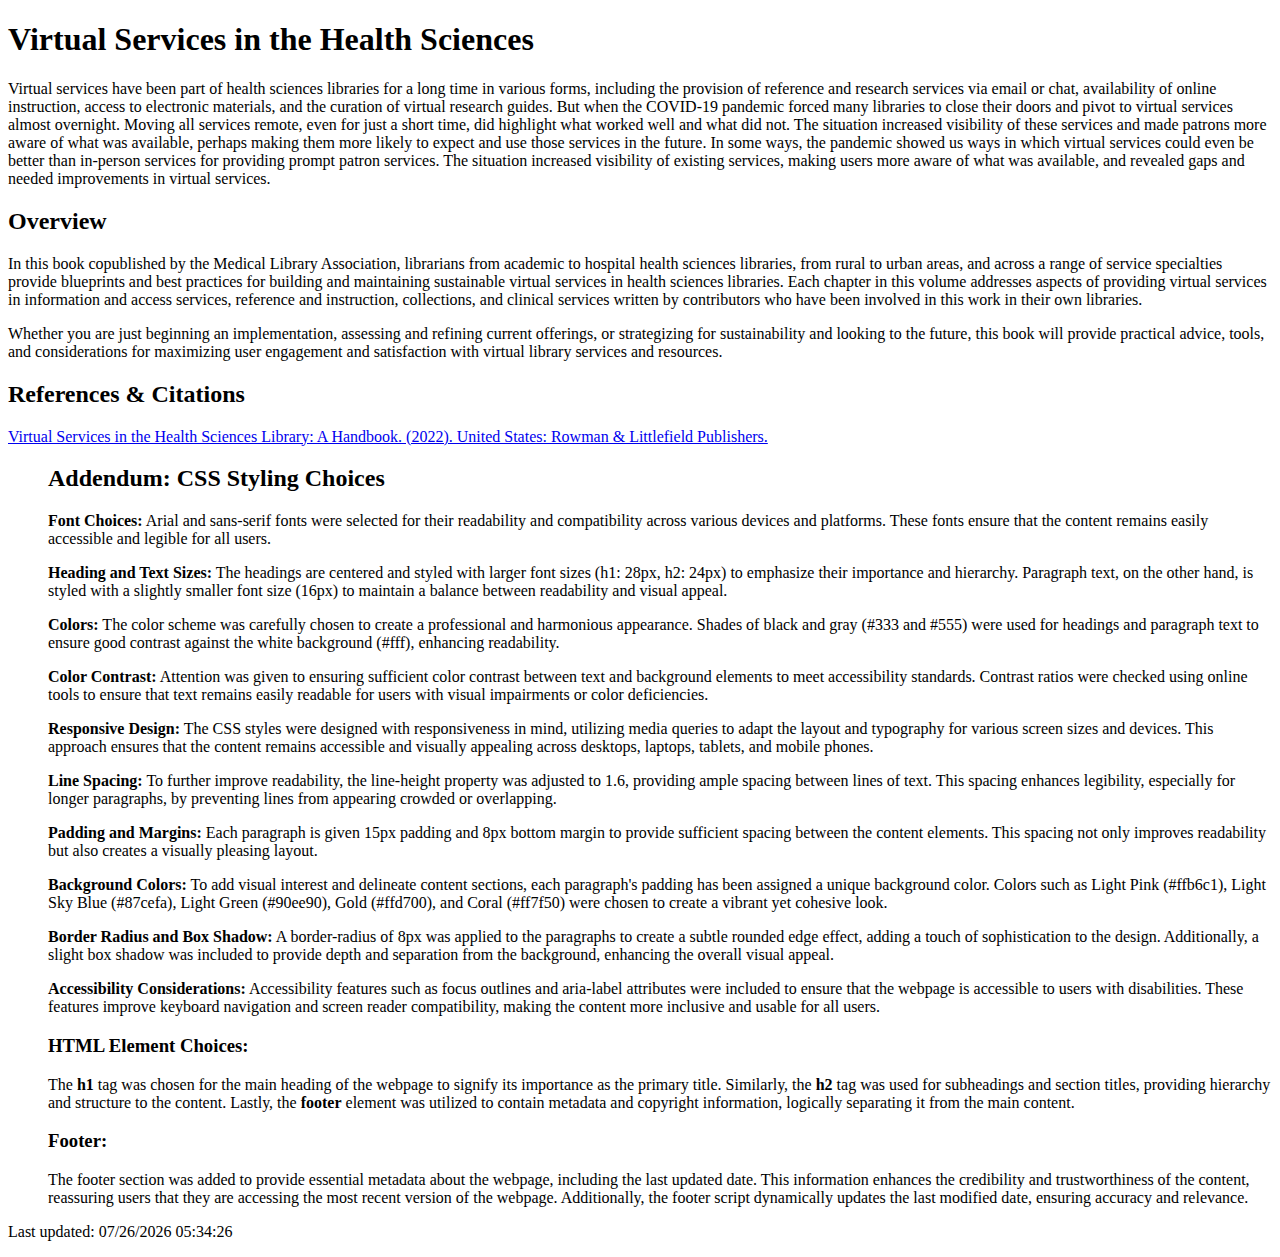
==== Lab4/index.html @ 9ab4c734 "Create index.html" ====
<!DOCTYPE html>
<html lang="en">
<head>
    <meta charset="UTF-8">
    <meta name="viewport" content="width=device-width, initial-scale=1.0">
    <title>Virtual Services in the Health Sciences</title>
  <link rel="stylesheet" type="text/css" href="styles.css">      
</head>
<body>

    <article>
        <h1>Virtual Services in the Health Sciences</h1> <!-- Changed to h1 -->

        <p>Virtual services have been part of health sciences libraries for a long time in various forms, including the provision of reference and research services via email or chat, availability of online instruction, access to electronic materials, and the curation of virtual research guides. But when the COVID-19 pandemic forced many libraries to close their doors and pivot to virtual services almost overnight. Moving all services remote, even for just a short time, did highlight what worked well and what did not. The situation increased visibility of these services and made patrons more aware of what was available, perhaps making them more likely to expect and use those services in the future. In some ways, the pandemic showed us ways in which virtual services could even be better than in-person services for providing prompt patron services. The situation increased visibility of existing services, making users more aware of what was available, and revealed gaps and needed improvements in virtual services.</p>

        <h2>Overview</h2>

        <p>In this book copublished by the Medical Library Association, librarians from academic to hospital health sciences libraries, from rural to urban areas, and across a range of service specialties provide blueprints and best practices for building and maintaining sustainable virtual services in health sciences libraries. Each chapter in this volume addresses aspects of providing virtual services in information and access services, reference and instruction, collections, and clinical services written by contributors who have been involved in this work in their own libraries.</p>

        <p>Whether you are just beginning an implementation, assessing and refining current offerings, or strategizing for sustainability and looking to the future, this book will provide practical advice, tools, and considerations for maximizing user engagement and satisfaction with virtual library services and resources.</p>

        <h2>References & Citations</h2>

        <p><a href="https://www.google.com/books/edition/Virtual_Services_in_the_Health_Sciences/fH9qEAAAQBAJ?hl=en&gbpv=0" target="_blank">Virtual Services in the Health Sciences Library: A Handbook. (2022). United States: Rowman & Littlefield Publishers.</a></p>
    </article>

    <article>
            <ul>
                <h2>Addendum: CSS Styling Choices</h2>
            
                <p><strong>Font Choices:</strong> Arial and sans-serif fonts were selected for their readability and compatibility across various devices and platforms. These fonts ensure that the content remains easily accessible and legible for all users.</p>
                
                <p><strong>Heading and Text Sizes:</strong> The headings are centered and styled with larger font sizes (h1: 28px, h2: 24px) to emphasize their importance and hierarchy. Paragraph text, on the other hand, is styled with a slightly smaller font size (16px) to maintain a balance between readability and visual appeal.</p>
                
                <p><strong>Colors:</strong> The color scheme was carefully chosen to create a professional and harmonious appearance. Shades of black and gray (#333 and #555) were used for headings and paragraph text to ensure good contrast against the white background (#fff), enhancing readability.</p>

                <p><strong>Color Contrast:</strong> Attention was given to ensuring sufficient color contrast between text and background elements to meet accessibility standards. Contrast ratios were checked using online tools to ensure that text remains easily readable for users with visual impairments or color deficiencies.</p>

                <p><strong>Responsive Design:</strong> The CSS styles were designed with responsiveness in mind, utilizing media queries to adapt the layout and typography for various screen sizes and devices. This approach ensures that the content remains accessible and visually appealing across desktops, laptops, tablets, and mobile phones.</p>

                <p><strong>Line Spacing:</strong> To further improve readability, the line-height property was adjusted to 1.6, providing ample spacing between lines of text. This spacing enhances legibility, especially for longer paragraphs, by preventing lines from appearing crowded or overlapping.</p>
                
                <p><strong>Padding and Margins:</strong> Each paragraph is given 15px padding and 8px bottom margin to provide sufficient spacing between the content elements. This spacing not only improves readability but also creates a visually pleasing layout.</p>
                
                <p><strong>Background Colors:</strong> To add visual interest and delineate content sections, each paragraph's padding has been assigned a unique background color. Colors such as Light Pink (#ffb6c1), Light Sky Blue (#87cefa), Light Green (#90ee90), Gold (#ffd700), and Coral (#ff7f50) were chosen to create a vibrant yet cohesive look.</p>
                
                <p><strong>Border Radius and Box Shadow:</strong> A border-radius of 8px was applied to the paragraphs to create a subtle rounded edge effect, adding a touch of sophistication to the design. Additionally, a slight box shadow was included to provide depth and separation from the background, enhancing the overall visual appeal.</p>

                <p><strong>Accessibility Considerations:</strong> Accessibility features such as focus outlines and aria-label attributes were included to ensure that the webpage is accessible to users with disabilities. These features improve keyboard navigation and screen reader compatibility, making the content more inclusive and usable for all users.</p>

                <h3>HTML Element Choices:</h3>
                <p>The <strong>h1</strong> tag was chosen for the main heading of the webpage to signify its importance as the primary title. Similarly, the <strong>h2</strong> tag was used for subheadings and section titles, providing hierarchy and structure to the content. Lastly, the <strong>footer</strong> element was utilized to contain metadata and copyright information, logically separating it from the main content.</p>
                
                <h3>Footer:</h3>
                <p>The footer section was added to provide essential metadata about the webpage, including the last updated date. This information enhances the credibility and trustworthiness of the content, reassuring users that they are accessing the most recent version of the webpage. Additionally, the footer script dynamically updates the last modified date, ensuring accuracy and relevance.</p>

            </ul>
    </article>
    <footer>
        <p>Last updated: 
            <span id="lastModified"></span>
        </p>
    </footer>
    <script type="text/javascript">
        var x = document.lastModified;
        document.getElementById('lastModified').textContent = x;
    </script>

</body>
</html>
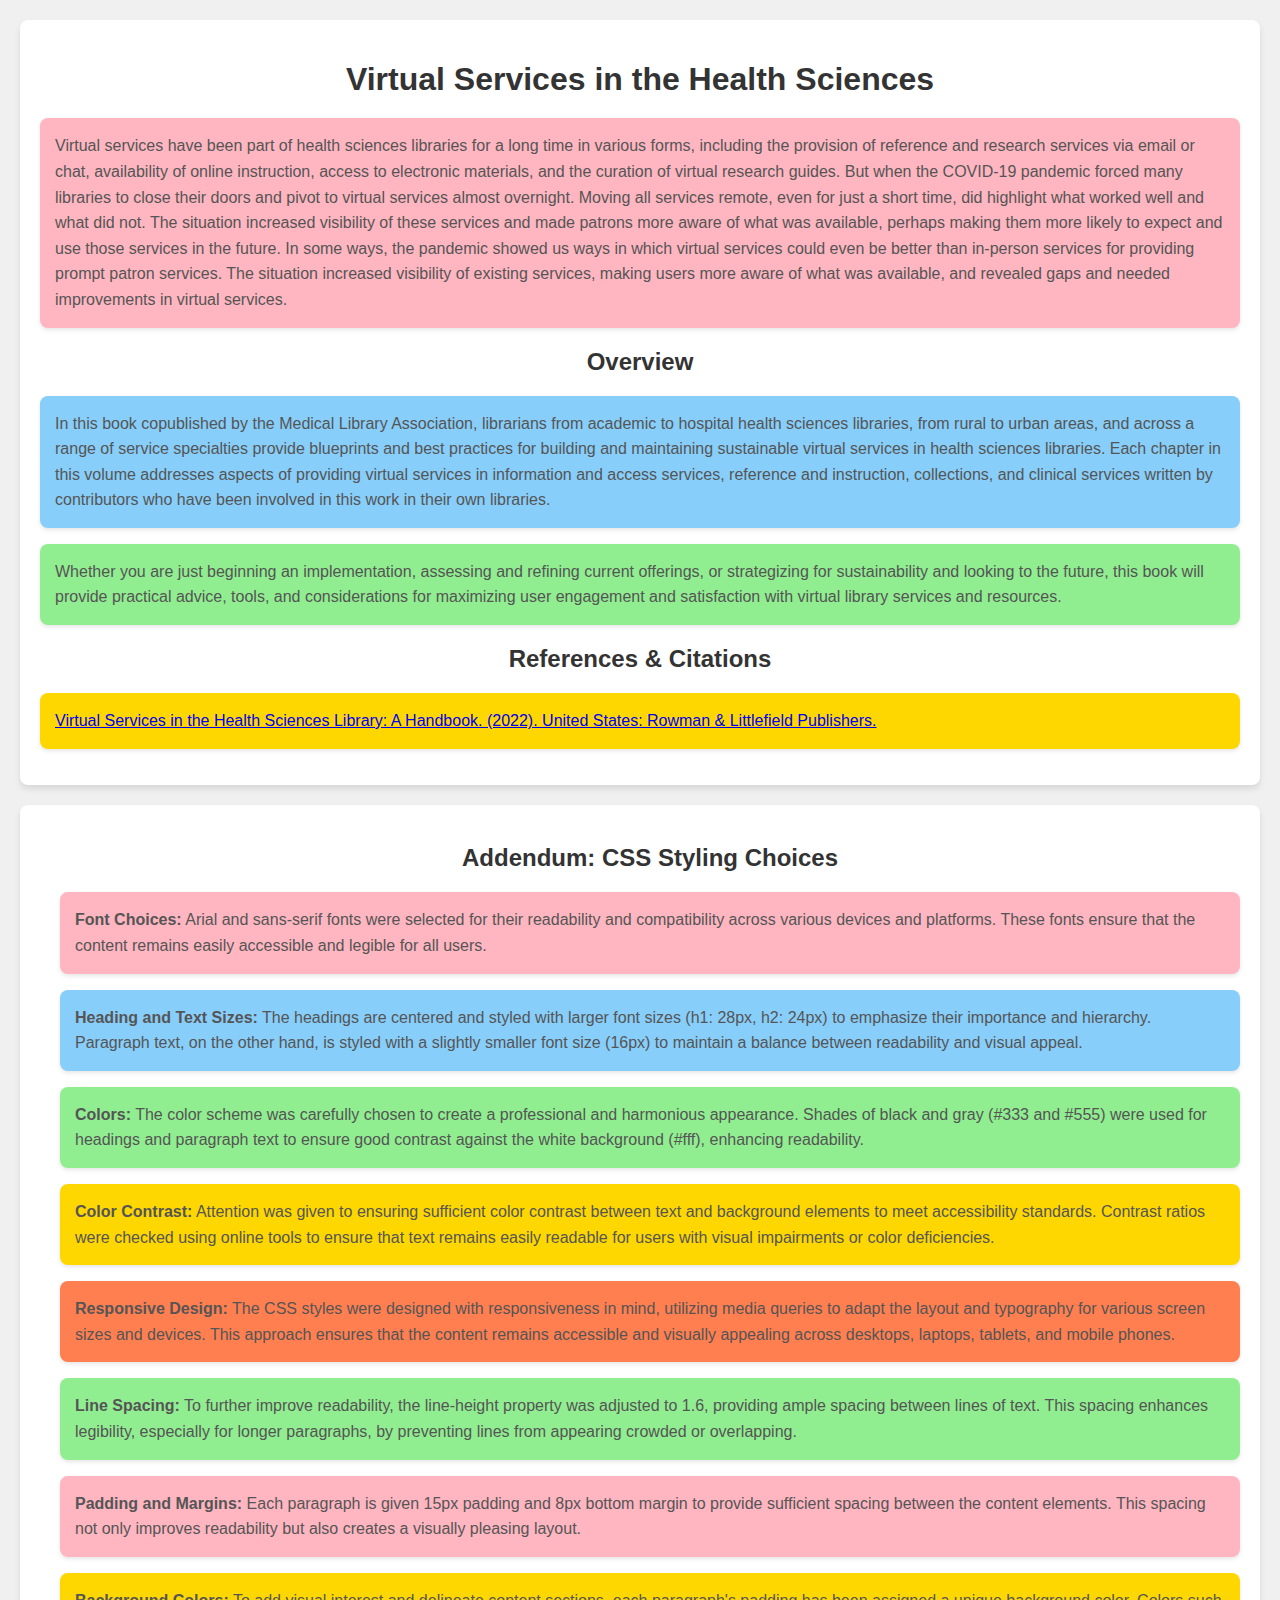
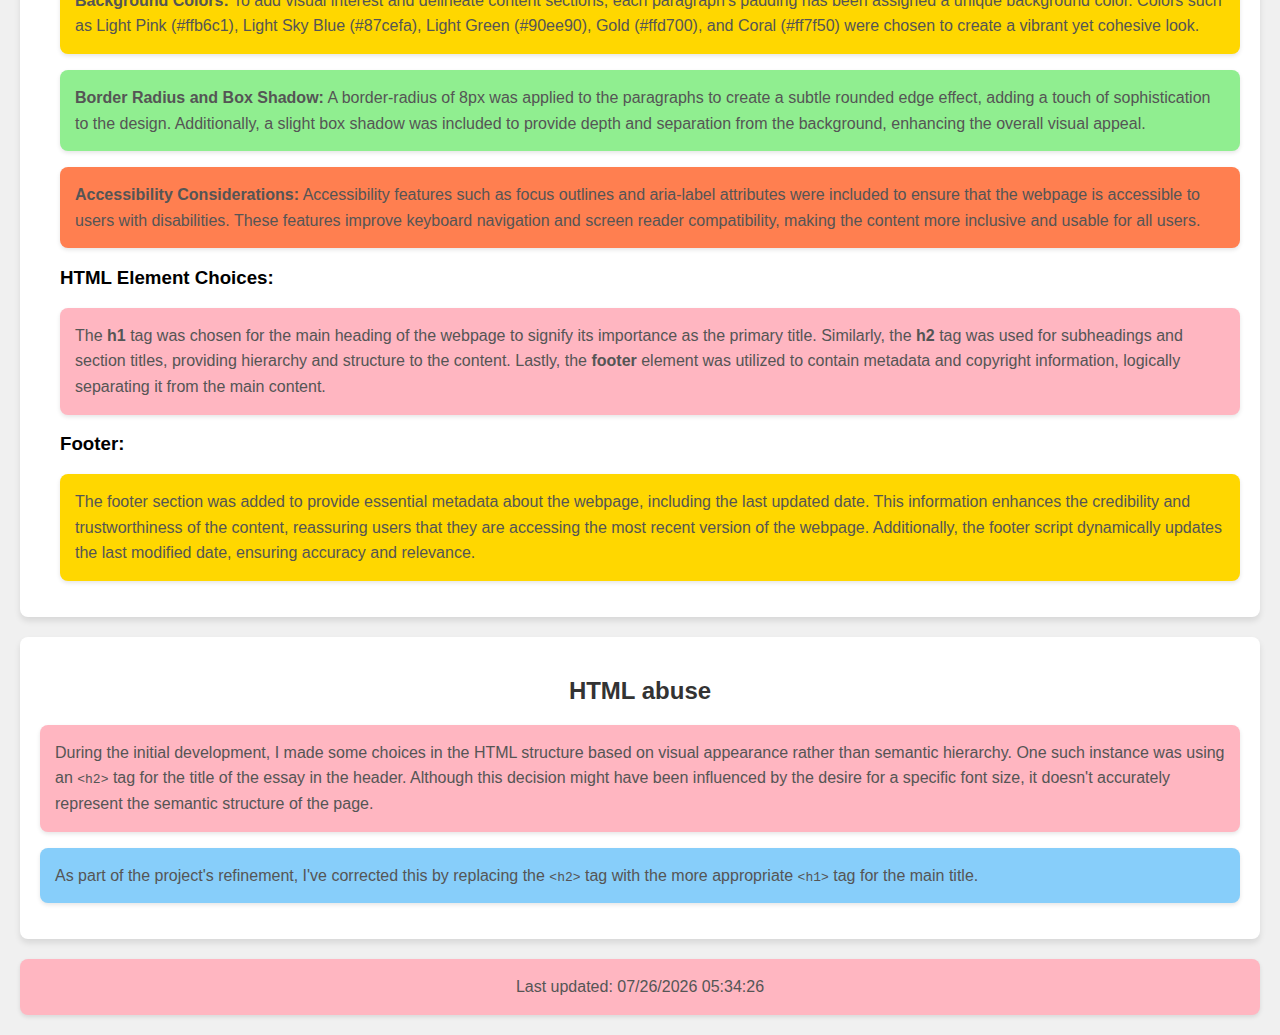
==== commit 32d99838: "Update index.html" ====
--- a/Lab4/index.html
+++ b/Lab4/index.html
@@ -56,6 +56,11 @@
 
             </ul>
     </article>
+            <article>
+            <h2>HTML abuse</h2>
+            <p>During the initial development, I made some choices in the HTML structure based on visual appearance rather than semantic hierarchy. One such instance was using an <code>&lt;h2&gt;</code> tag for the title of the essay in the header. Although this decision might have been influenced by the desire for a specific font size, it doesn't accurately represent the semantic structure of the page.</p>
+            <p>As part of the project's refinement, I've corrected this by replacing the <code>&lt;h2&gt;</code> tag with the more appropriate <code>&lt;h1&gt;</code> tag for the main title.</p>
+        </article>
     <footer>
         <p>Last updated: 
             <span id="lastModified"></span>
--- a/Lab4/styles.css
+++ b/Lab4/styles.css
@@ -0,0 +1,56 @@
+ body {
+            font-family: Arial, sans-serif;
+            background-color: #f0f0f0;
+            margin: 0;
+            padding: 20px;
+        }
+        article {
+            background-color: #fff;
+            border-radius: 8px;
+            box-shadow: 0 4px 6px rgba(0, 0, 0, 0.1);
+            margin-bottom: 20px;
+            padding: 20px;
+        }
+        h1, h2 {
+            color: #333;
+            text-align: center;
+            margin-bottom: 20px;
+        }
+        p {
+            color: #555;
+            line-height: 1.6;
+            padding: 15px; /* Add padding to each paragraph */
+            border-radius: 8px; /* Add rounded corners to padding */
+            box-shadow: 0 2px 4px rgba(0, 0, 0, 0.1); /* Add subtle shadow effect */
+        }
+        ul {
+            list-style-type: none;
+            padding-left: 20px;
+        }
+        li {
+            margin-bottom: 8px;
+        }
+        footer {
+            text-align: center;
+            margin-top: 20px;
+            color: #666;
+        }
+        footer p {
+            margin: 0;
+        }
+        /* Different background colors for padding */
+        p:nth-of-type(odd) {
+            background-color: #ffb6c1; /* Light Pink */
+        }
+        p:nth-of-type(2n) {
+            background-color: #87cefa; /* Light Sky Blue */
+        }
+        p:nth-of-type(3n) {
+            background-color: #90ee90; /* Light Green */
+        }
+        p:nth-of-type(4n) {
+            background-color: #ffd700; /* Gold */
+        }
+        p:nth-of-type(5n) {
+            background-color: #ff7f50; /* Coral */
+        }
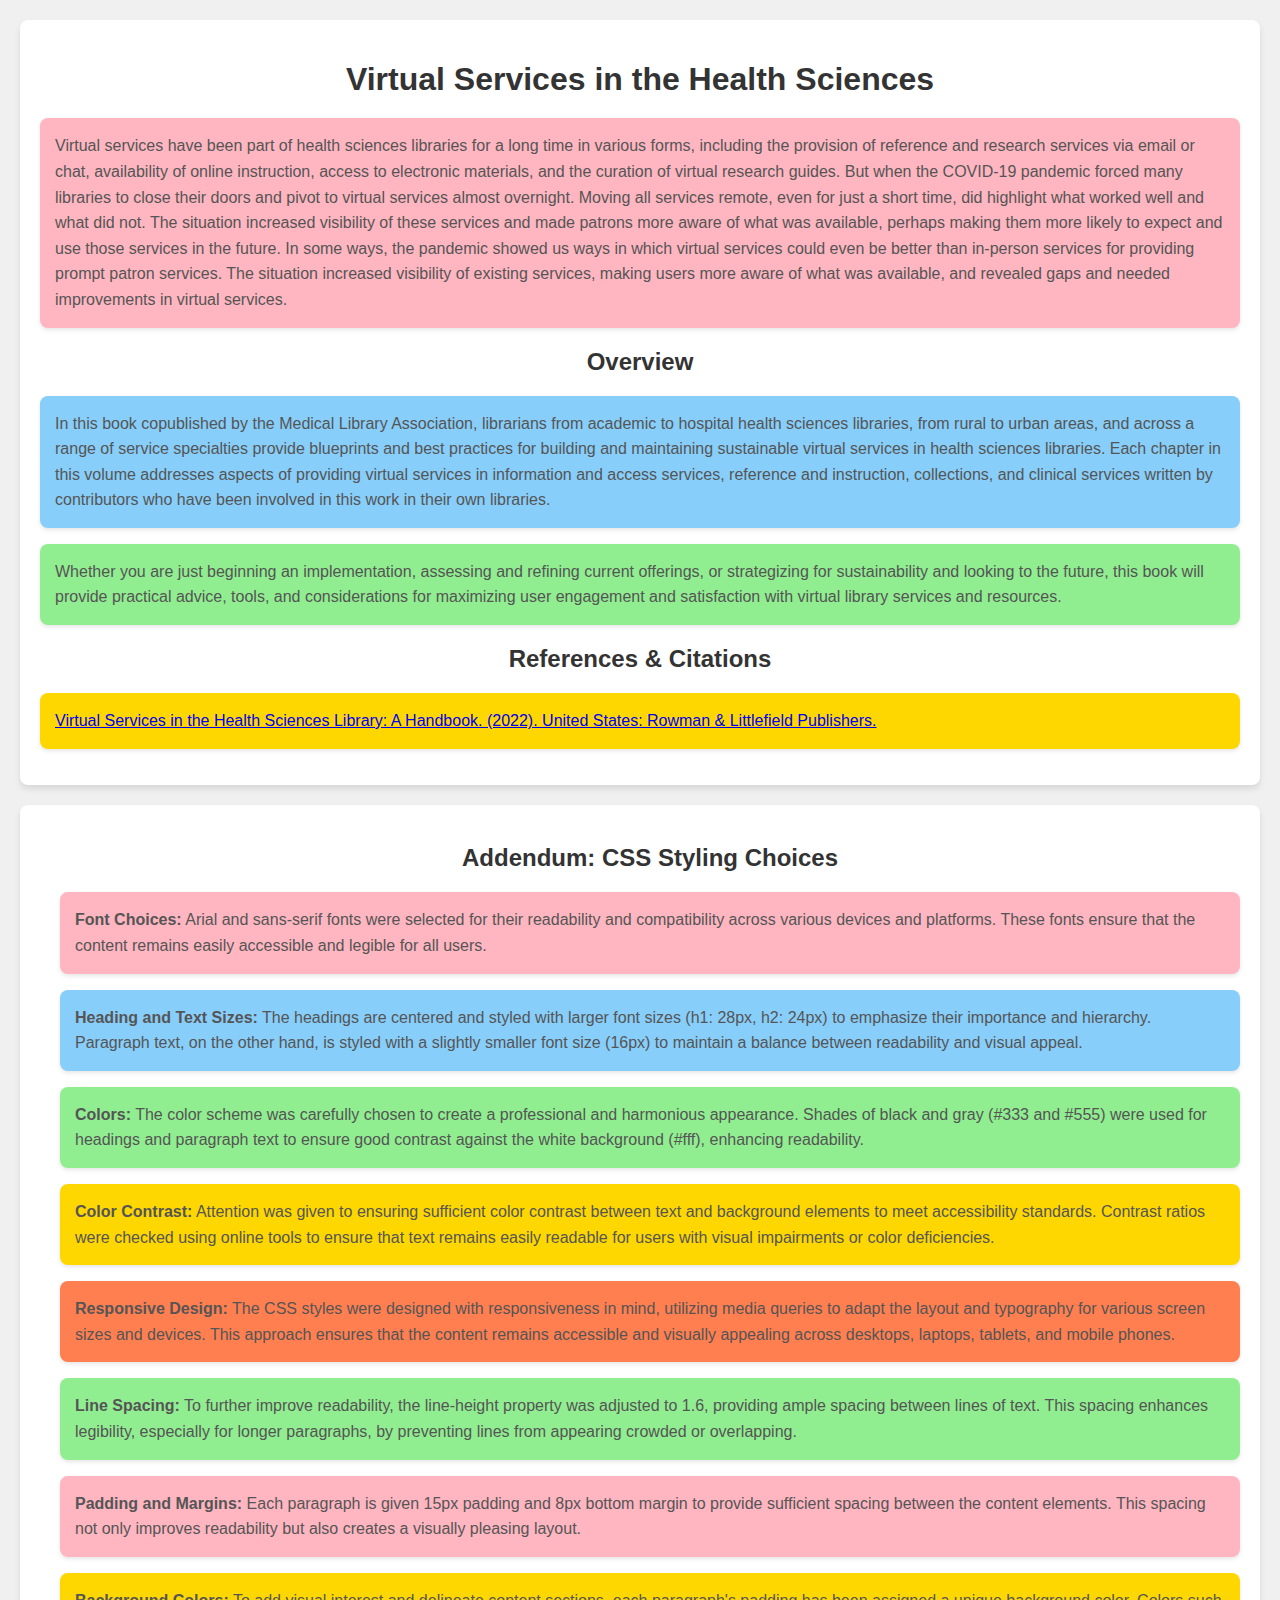
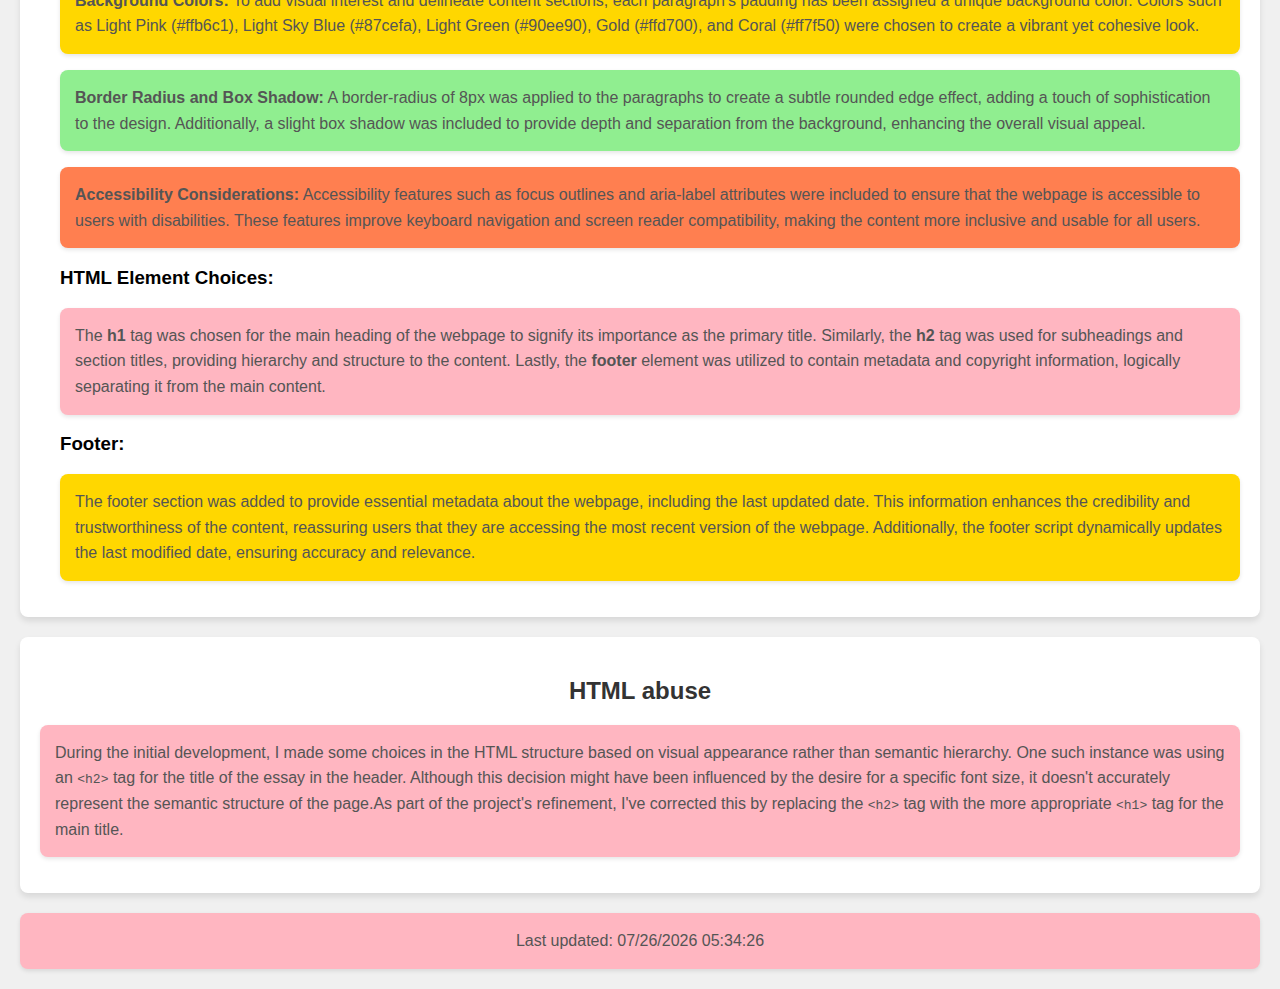
==== commit d2a2535e: "Update index.html" ====
--- a/Lab4/index.html
+++ b/Lab4/index.html
@@ -58,8 +58,7 @@
     </article>
             <article>
             <h2>HTML abuse</h2>
-            <p>During the initial development, I made some choices in the HTML structure based on visual appearance rather than semantic hierarchy. One such instance was using an <code>&lt;h2&gt;</code> tag for the title of the essay in the header. Although this decision might have been influenced by the desire for a specific font size, it doesn't accurately represent the semantic structure of the page.</p>
-            <p>As part of the project's refinement, I've corrected this by replacing the <code>&lt;h2&gt;</code> tag with the more appropriate <code>&lt;h1&gt;</code> tag for the main title.</p>
+            <p>During the initial development, I made some choices in the HTML structure based on visual appearance rather than semantic hierarchy. One such instance was using an <code>&lt;h2&gt;</code> tag for the title of the essay in the header. Although this decision might have been influenced by the desire for a specific font size, it doesn't accurately represent the semantic structure of the page.As part of the project's refinement, I've corrected this by replacing the <code>&lt;h2&gt;</code> tag with the more appropriate <code>&lt;h1&gt;</code> tag for the main title.</p>
         </article>
     <footer>
         <p>Last updated: 
